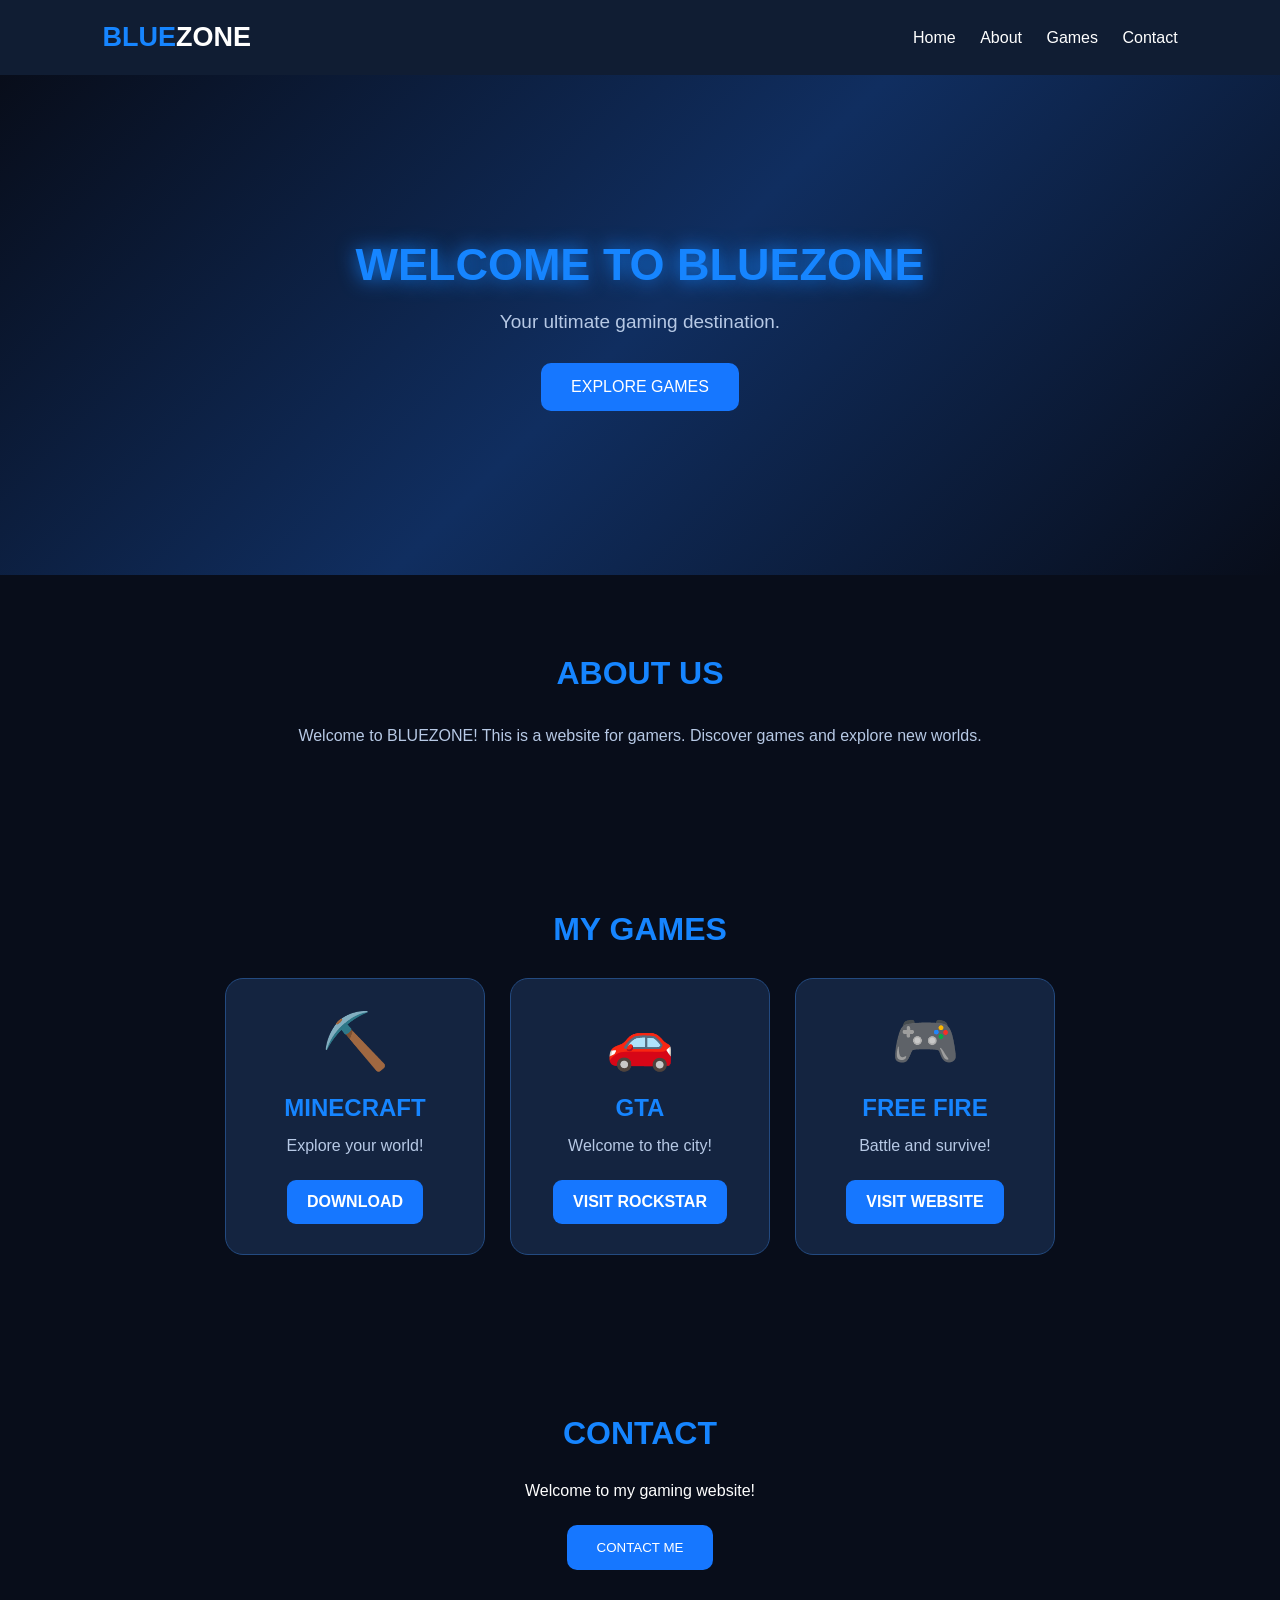
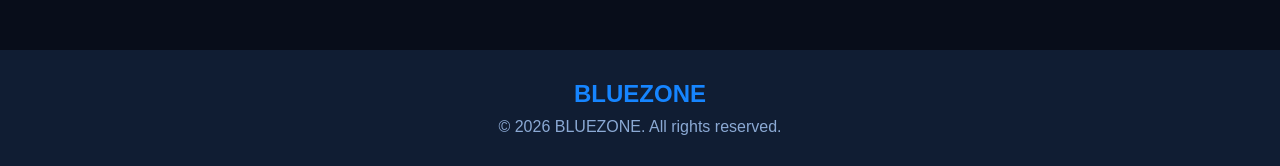
==== index.HTML @ 13ebcd9c "Initial commit" ====
<!DOCTYPE html>
<html lang="en">

<head>
    <meta charset="UTF-8">
    <meta name="viewport" content="width=device-width, initial-scale=1.0">

    <title>BLUEZONE - Gaming Website</title>

    <link rel="stylesheet" href="style.css">
</head>

<body>

    <!-- HEADER -->

    <header>
        <div class="logo">BLUE<span>ZONE</span></div>

        <nav>
            <a href="#home">Home</a>
            <a href="#about">About</a>
            <a href="#games">Games</a>
            <a href="#contact">Contact</a>
        </nav>
    </header>


    <!-- HOME -->

    <section id="home" class="hero">

        <div class="hero-content">

            <h1>WELCOME TO BLUEZONE</h1>

            <p>Your ultimate gaming destination.</p>

            <a href="#games" class="main-btn">
                EXPLORE GAMES
            </a>

        </div>

    </section>


    <!-- ABOUT -->

    <section id="about">

        <h1>ABOUT US</h1>

        <p class="about-text">
            Welcome to BLUEZONE!
            This is a website for gamers.
            Discover games and explore new worlds.
        </p>

    </section>


    <!-- GAMES -->

    <section id="games">

        <h1>MY GAMES</h1>

        <div class="games-container">

            <!-- MINECRAFT -->

            <div class="card">

                <div class="game-icon">⛏️</div>

                <h2>MINECRAFT</h2>

                <p>Explore your world!</p>

                <a href="downloads/TLauncher-Setup.exe"
                   download
                   class="game-btn">

                    DOWNLOAD

                </a>

            </div>


            <!-- GTA -->

            <div class="card">

                <div class="game-icon">🚗</div>

                <h2>GTA</h2>

                <p>Welcome to the city!</p>

                <a href="https://www.rockstargames.com/"
                   target="_blank"
                   rel="noopener noreferrer"
                   class="game-btn">

                    VISIT ROCKSTAR

                </a>

            </div>


            <!-- FREE FIRE -->

            <div class="card">

                <div class="game-icon">🎮</div>

                <h2>FREE FIRE</h2>

                <p>Battle and survive!</p>

                <a href="https://ff.garena.com/"
                   target="_blank"
                   rel="noopener noreferrer"
                   class="game-btn">

                    VISIT WEBSITE

                </a>

            </div>

        </div>

    </section>


    <!-- CONTACT -->

    <section id="contact">

        <h1>CONTACT</h1>

        <p>Welcome to my gaming website!</p>

        <button onclick="contactMessage()">
            CONTACT ME
        </button>

    </section>


    <!-- FOOTER -->

    <footer>

        <h2>BLUEZONE</h2>

        <p>© 2026 BLUEZONE. All rights reserved.</p>

    </footer>


    <script src="script.js"></script>

</body>
</html>
---- style.css ----
* {
    margin: 0;
    padding: 0;
    box-sizing: border-box;
    scroll-behavior: smooth;
}

body {
    background: #080d1a;
    color: white;
    font-family: Arial, sans-serif;
}

/* HEADER */

header {
    display: flex;
    justify-content: space-between;
    align-items: center;
    padding: 22px 8%;
    background: #101d33;
    position: sticky;
    top: 0;
    z-index: 100;
}

.logo {
    color: #1685ff;
    font-size: 27px;
    font-weight: bold;
}

.logo span {
    color: white;
}

nav a {
    color: white;
    text-decoration: none;
    margin-left: 20px;
    transition: 0.3s;
}

nav a:hover {
    color: #1685ff;
}

/* HERO */

.hero {
    min-height: 500px;
    display: flex;
    align-items: center;
    justify-content: center;
    text-align: center;

    background: linear-gradient(
        135deg,
        #080d1a,
        #102e60,
        #080d1a
    );
}

.hero h1 {
    color: #1685ff;
    font-size: 45px;
    margin-bottom: 20px;
    text-shadow: 0 0 20px #1685ff;
}

.hero p {
    color: #b7c9e5;
    font-size: 19px;
    margin-bottom: 30px;
}

.main-btn {
    display: inline-block;
    background: #1677ff;
    color: white;
    padding: 15px 30px;
    border-radius: 10px;
    text-decoration: none;
    transition: 0.3s;
}

.main-btn:hover {
    background: #0055cc;
    transform: scale(1.08);
}

/* SECTIONS */

section:not(.hero) {
    padding: 80px 8%;
    text-align: center;
}

section h1 {
    color: #1685ff;
    font-size: 32px;
    margin-bottom: 30px;
}

.about-text {
    color: #b7c9e5;
    line-height: 1.8;
}

/* GAME CARDS */

.games-container {
    display: flex;
    justify-content: center;
    flex-wrap: wrap;
    gap: 25px;
}

.card {
    background: #142440;
    width: 260px;
    padding: 30px 20px;
    border-radius: 18px;
    border: 1px solid #234a80;
    transition: 0.3s;
}

.card:hover {
    transform: translateY(-12px);
    box-shadow: 0 0 25px #1677ff;
    border-color: #1685ff;
}

.game-icon {
    font-size: 55px;
    margin-bottom: 20px;
}

.card h2 {
    color: #1685ff;
    margin-bottom: 15px;
}

.card p {
    color: #b7c9e5;
    margin-bottom: 25px;
}

/* BUTTONS */

.game-btn {
    display: inline-block;
    background: #1677ff;
    color: white;
    text-decoration: none;
    padding: 13px 20px;
    border-radius: 9px;
    font-weight: bold;
    transition: 0.3s;
}

.game-btn:hover {
    background: #0055cc;
    box-shadow: 0 0 15px #1685ff;
}

/* CONTACT */

#contact button {
    background: #1677ff;
    color: white;
    border: none;
    padding: 15px 30px;
    margin-top: 25px;
    border-radius: 10px;
    cursor: pointer;
    transition: 0.3s;
}

#contact button:hover {
    background: #0055cc;
}

/* FOOTER */

footer {
    background: #101d33;
    text-align: center;
    padding: 30px;
    color: #8ba9d4;
}

footer h2 {
    color: #1685ff;
    margin-bottom: 10px;
}

/* MOBILE */

@media (max-width: 650px) {

    header {
        flex-direction: column;
        gap: 20px;
    }

    nav a {
        margin: 0 6px;
        font-size: 13px;
    }

    .hero h1 {
        font-size: 30px;
    }

    .card {
        width: 100%;
        max-width: 320px;
    }
}
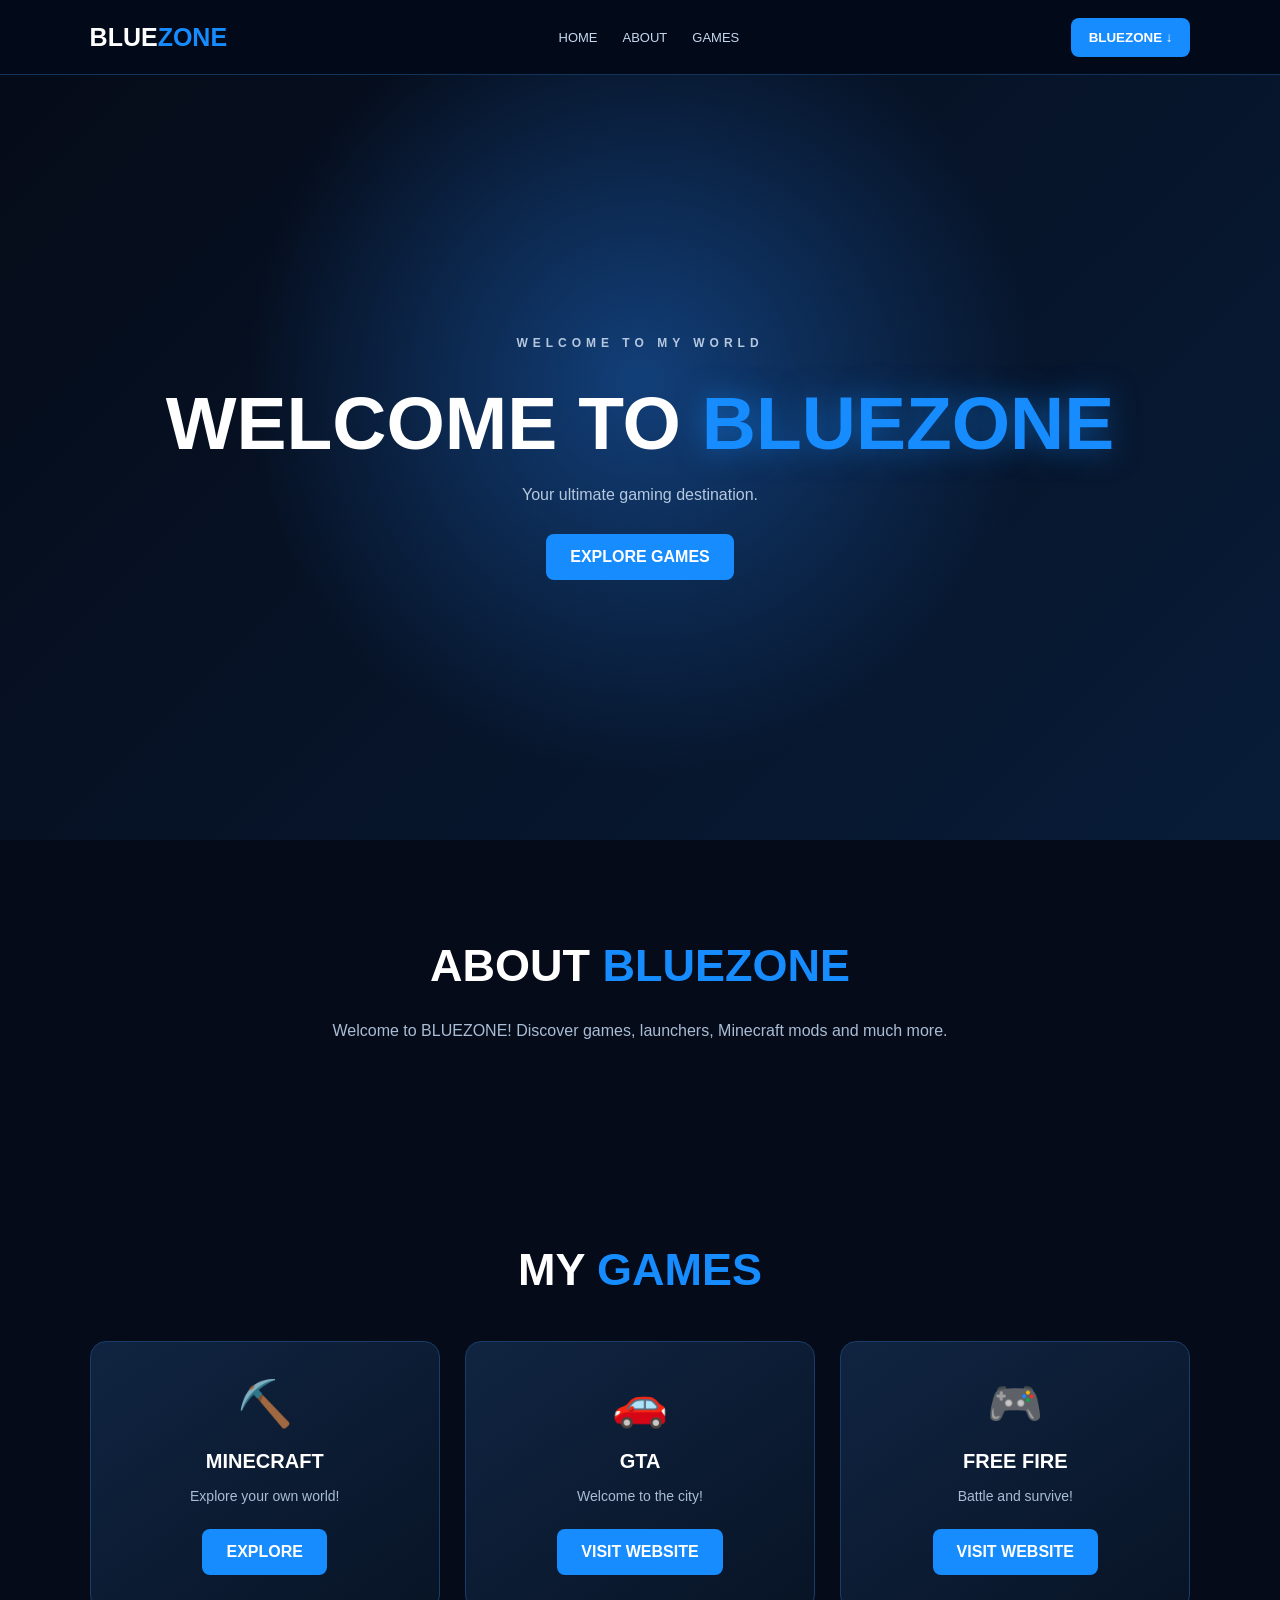
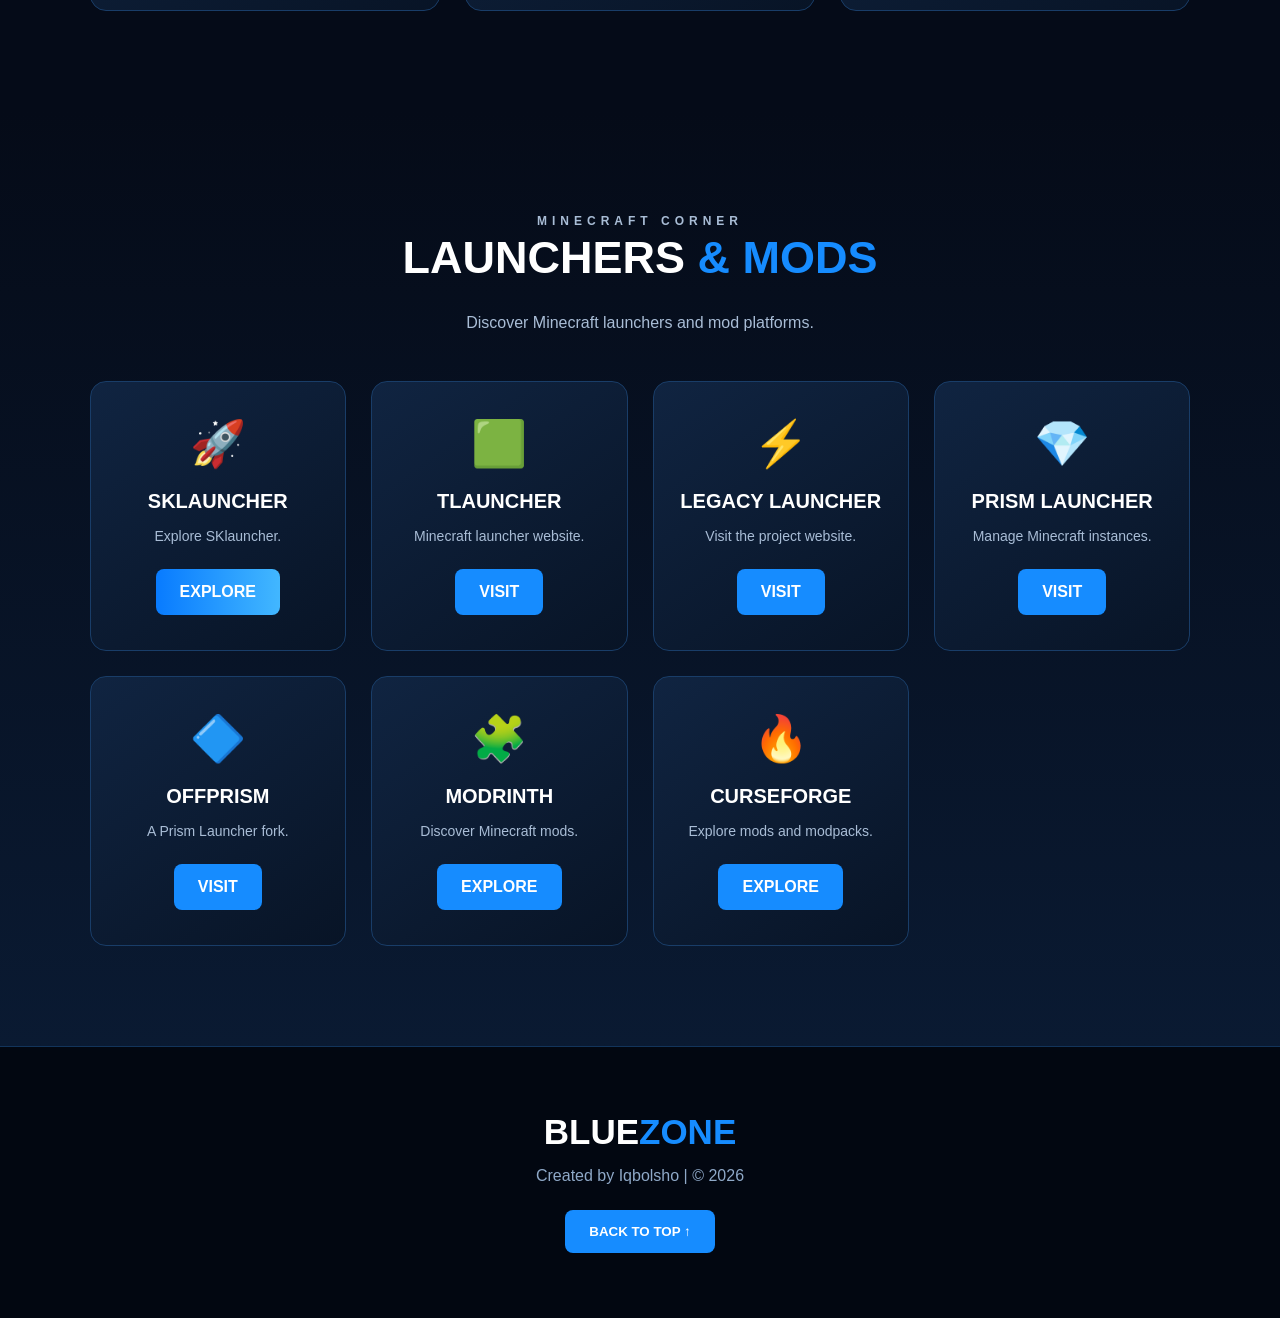
==== commit e1162090: "Upgrade BLUEZONE website" ====
--- a/index.HTML
+++ b/index.HTML
@@ -1,169 +1,196 @@
 <!DOCTYPE html>
 <html lang="en">
-
 <head>
     <meta charset="UTF-8">
     <meta name="viewport" content="width=device-width, initial-scale=1.0">
 
-    <title>BLUEZONE - Gaming Website</title>
+    <title>BLUEZONE | Gaming World by Iqbolsho</title>
 
+    <meta name="description" content="Welcome to BLUEZONE — your gaming world! Discover Minecraft, GTA, Free Fire, Minecraft launchers and mods.">
+    <meta name="author" content="Iqbolsho">
+    <meta name="robots" content="index, follow">
+
+    <meta property="og:title" content="BLUEZONE - Gaming World">
+    <meta property="og:description" content="Explore games, launchers and Minecraft mods!">
+    <meta property="og:type" content="website">
+    <meta property="og:url" content="https://iqbolsho.github.io/BLUEZONE/">
+
+    <link rel="canonical" href="https://iqbolsho.github.io/BLUEZONE/">
     <link rel="stylesheet" href="style.css">
 </head>
 
 <body>
 
-    <!-- HEADER -->
+<header>
+    <a href="#home" class="logo">BLUE<span>ZONE</span></a>
 
-    <header>
-        <div class="logo">BLUE<span>ZONE</span></div>
+    <nav>
+        <a href="#home">HOME</a>
+        <a href="#about">ABOUT</a>
+        <a href="#games">GAMES</a>
+    </nav>
 
-        <nav>
-            <a href="#home">Home</a>
-            <a href="#about">About</a>
-            <a href="#games">Games</a>
-            <a href="#contact">Contact</a>
-        </nav>
-    </header>
+    <button class="top-button" id="bottomButton">
+        BLUEZONE ↓
+    </button>
+</header>
 
+<section id="home" class="hero">
+    <div class="hero-content reveal">
+        <p class="small-title">WELCOME TO MY WORLD</p>
+        <h1>WELCOME TO <span>BLUEZONE</span></h1>
+        <p>Your ultimate gaming destination.</p>
+        <a href="#games" class="main-btn">EXPLORE GAMES</a>
+    </div>
+</section>
 
-    <!-- HOME -->
+<section id="about" class="section reveal">
+    <h2>ABOUT <span>BLUEZONE</span></h2>
+    <p>
+        Welcome to BLUEZONE! Discover games, launchers,
+        Minecraft mods and much more.
+    </p>
+</section>
 
-    <section id="home" class="hero">
+<section id="games" class="section">
+    <h2 class="reveal">MY <span>GAMES</span></h2>
 
-        <div class="hero-content">
+    <div class="cards">
 
-            <h1>WELCOME TO BLUEZONE</h1>
-
-            <p>Your ultimate gaming destination.</p>
-
-            <a href="#games" class="main-btn">
-                EXPLORE GAMES
-            </a>
-
+        <div class="card reveal">
+            <div class="game-icon">⛏️</div>
+            <h3>MINECRAFT</h3>
+            <p>Explore your own world!</p>
+            <a href="#launchers" class="game-btn">EXPLORE</a>
         </div>
 
-    </section>
-
-
-    <!-- ABOUT -->
-
-    <section id="about">
-
-        <h1>ABOUT US</h1>
-
-        <p class="about-text">
-            Welcome to BLUEZONE!
-            This is a website for gamers.
-            Discover games and explore new worlds.
-        </p>
-
-    </section>
-
-
-    <!-- GAMES -->
-
-    <section id="games">
-
-        <h1>MY GAMES</h1>
-
-        <div class="games-container">
-
-            <!-- MINECRAFT -->
-
-            <div class="card">
-
-                <div class="game-icon">⛏️</div>
-
-                <h2>MINECRAFT</h2>
-
-                <p>Explore your world!</p>
-
-                <a href="downloads/TLauncher-Setup.exe"
-                   download
-                   class="game-btn">
-
-                    DOWNLOAD
-
-                </a>
-
-            </div>
-
-
-            <!-- GTA -->
-
-            <div class="card">
-
-                <div class="game-icon">🚗</div>
-
-                <h2>GTA</h2>
-
-                <p>Welcome to the city!</p>
-
-                <a href="https://www.rockstargames.com/"
-                   target="_blank"
-                   rel="noopener noreferrer"
-                   class="game-btn">
-
-                    VISIT ROCKSTAR
-
-                </a>
-
-            </div>
-
-
-            <!-- FREE FIRE -->
-
-            <div class="card">
-
-                <div class="game-icon">🎮</div>
-
-                <h2>FREE FIRE</h2>
-
-                <p>Battle and survive!</p>
-
-                <a href="https://ff.garena.com/"
-                   target="_blank"
-                   rel="noopener noreferrer"
-                   class="game-btn">
-
-                    VISIT WEBSITE
-
-                </a>
-
-            </div>
-
+        <div class="card reveal">
+            <div class="game-icon">🚗</div>
+            <h3>GTA</h3>
+            <p>Welcome to the city!</p>
+            <a href="https://www.rockstargames.com/"
+               target="_blank" rel="noopener noreferrer"
+               class="game-btn">VISIT WEBSITE</a>
         </div>
 
-    </section>
+        <div class="card reveal">
+            <div class="game-icon">🎮</div>
+            <h3>FREE FIRE</h3>
+            <p>Battle and survive!</p>
+            <a href="https://ff.garena.com/"
+               target="_blank" rel="noopener noreferrer"
+               class="game-btn">VISIT WEBSITE</a>
+        </div>
 
+    </div>
+</section>
 
-    <!-- CONTACT -->
+<section id="launchers" class="section launchers-section">
 
-    <section id="contact">
+    <p class="small-title reveal">MINECRAFT CORNER</p>
+    <h2 class="reveal">LAUNCHERS <span>& MODS</span></h2>
 
-        <h1>CONTACT</h1>
+    <p class="section-description reveal">
+        Discover Minecraft launchers and mod platforms.
+    </p>
 
-        <p>Welcome to my gaming website!</p>
+    <div class="cards">
 
-        <button onclick="contactMessage()">
-            CONTACT ME
+        <div class="card launcher-card reveal">
+            <div class="game-icon">🚀</div>
+            <h3>SKLAUNCHER</h3>
+            <p>Explore SKlauncher.</p>
+            <a href="https://skmedix.pl/"
+               class="game-btn sk-button"
+               id="skButton">EXPLORE</a>
+        </div>
+
+        <div class="card launcher-card reveal">
+            <div class="game-icon">🟩</div>
+            <h3>TLAUNCHER</h3>
+            <p>Minecraft launcher website.</p>
+            <a href="https://tlauncher.org/"
+               target="_blank" rel="noopener noreferrer"
+               class="game-btn">VISIT</a>
+        </div>
+
+        <div class="card launcher-card reveal">
+            <div class="game-icon">⚡</div>
+            <h3>LEGACY LAUNCHER</h3>
+            <p>Visit the project website.</p>
+            <a href="https://llaun.ch/en"
+               target="_blank" rel="noopener noreferrer"
+               class="game-btn">VISIT</a>
+        </div>
+
+        <div class="card launcher-card reveal">
+            <div class="game-icon">💎</div>
+            <h3>PRISM LAUNCHER</h3>
+            <p>Manage Minecraft instances.</p>
+            <a href="https://prismlauncher.org/"
+               target="_blank" rel="noopener noreferrer"
+               class="game-btn">VISIT</a>
+        </div>
+
+        <div class="card launcher-card reveal">
+            <div class="game-icon">🔷</div>
+            <h3>OFFPRISM</h3>
+            <p>A Prism Launcher fork.</p>
+            <a href="https://github.com/offprism/launcher"
+               target="_blank" rel="noopener noreferrer"
+               class="game-btn">VISIT</a>
+        </div>
+
+        <div class="card launcher-card reveal">
+            <div class="game-icon">🧩</div>
+            <h3>MODRINTH</h3>
+            <p>Discover Minecraft mods.</p>
+            <a href="https://modrinth.com/"
+               target="_blank" rel="noopener noreferrer"
+               class="game-btn">EXPLORE</a>
+        </div>
+
+        <div class="card launcher-card reveal">
+            <div class="game-icon">🔥</div>
+            <h3>CURSEFORGE</h3>
+            <p>Explore mods and modpacks.</p>
+            <a href="https://www.curseforge.com/minecraft"
+               target="_blank" rel="noopener noreferrer"
+               class="game-btn">EXPLORE</a>
+        </div>
+
+    </div>
+</section>
+
+<footer id="footer">
+    <h2>BLUE<span>ZONE</span></h2>
+    <p>Created by Iqbolsho | © 2026</p>
+    <button id="topButton" class="game-btn">BACK TO TOP ↑</button>
+</footer>
+
+<!-- SKLAUNCHER FULLSCREEN MESSAGE -->
+
+<div class="sk-overlay" id="skOverlay">
+    <div class="sk-message">
+        <p class="small-title">A MESSAGE FROM BLUEZONE</p>
+
+        <h1>
+            DO YOU PLAY<br>
+            <span>MINECRAFT</span><br>
+            WITH ME?
+        </h1>
+
+        <a href="https://skmedix.pl/"
+           target="_blank" rel="noopener noreferrer"
+           class="main-btn">YES, LET'S GO!</a>
+
+        <button id="closeOverlay" class="close-button">
+            CLOSE
         </button>
+    </div>
+</div>
 
-    </section>
-
-
-    <!-- FOOTER -->
-
-    <footer>
-
-        <h2>BLUEZONE</h2>
-
-        <p>© 2026 BLUEZONE. All rights reserved.</p>
-
-    </footer>
-
-
-    <script src="script.js"></script>
+<script src="script.js"></script>
 
 </body>
 </html>
--- a/style.css
+++ b/style.css
@@ -2,220 +2,318 @@
     margin: 0;
     padding: 0;
     box-sizing: border-box;
+}
+
+html {
     scroll-behavior: smooth;
 }
 
 body {
-    background: #080d1a;
+    background: #050b18;
     color: white;
     font-family: Arial, sans-serif;
-}
-
-/* HEADER */
+    overflow-x: hidden;
+}
+
+:root {
+    --blue: #168cff;
+    --light-blue: #60b7ff;
+}
 
 header {
-    display: flex;
-    justify-content: space-between;
-    align-items: center;
-    padding: 22px 8%;
-    background: #101d33;
     position: sticky;
     top: 0;
     z-index: 100;
+    width: 100%;
+    min-height: 75px;
+    padding: 15px 7%;
+    background: rgba(3, 10, 25, 0.94);
+    backdrop-filter: blur(15px);
+    display: flex;
+    align-items: center;
+    justify-content: space-between;
+    border-bottom: 1px solid #12345b;
 }
 
 .logo {
-    color: #1685ff;
-    font-size: 27px;
+    font-size: 25px;
+    font-weight: 900;
+    color: white;
+    text-decoration: none;
+}
+
+.logo span,
+h2 span,
+footer span {
+    color: var(--blue);
+}
+
+nav {
+    display: flex;
+    gap: 25px;
+}
+
+nav a {
+    color: #c5d8ef;
+    text-decoration: none;
+    font-size: 13px;
+    transition: 0.3s;
+}
+
+nav a:hover {
+    color: var(--light-blue);
+}
+
+button,
+a {
+    cursor: pointer;
+}
+
+.top-button {
+    background: var(--blue);
+    border: none;
+    color: white;
+    padding: 12px 18px;
+    border-radius: 8px;
     font-weight: bold;
-}
-
-.logo span {
-    color: white;
-}
-
-nav a {
-    color: white;
-    text-decoration: none;
-    margin-left: 20px;
     transition: 0.3s;
 }
 
-nav a:hover {
-    color: #1685ff;
-}
-
-/* HERO */
+.top-button:hover,
+.game-btn:hover,
+.main-btn:hover {
+    transform: translateY(-4px);
+    box-shadow: 0 0 25px #168cff88;
+}
 
 .hero {
-    min-height: 500px;
+    min-height: 85vh;
     display: flex;
     align-items: center;
     justify-content: center;
     text-align: center;
-
-    background: linear-gradient(
-        135deg,
-        #080d1a,
-        #102e60,
-        #080d1a
-    );
+    padding: 40px 20px;
+    background:
+        radial-gradient(circle at 50% 40%, #123f79 0%, transparent 50%),
+        linear-gradient(135deg, #050b18, #081c38);
 }
 
 .hero h1 {
-    color: #1685ff;
+    font-size: clamp(35px, 7vw, 75px);
+    margin: 20px 0;
+    font-weight: 900;
+}
+
+.hero h1 span {
+    color: var(--blue);
+    text-shadow: 0 0 30px #168cff88;
+}
+
+.hero p {
+    color: #b5c8df;
+    margin-bottom: 30px;
+}
+
+.small-title {
+    color: var(--light-blue);
+    letter-spacing: 5px;
+    font-size: 12px;
+    font-weight: bold;
+}
+
+.main-btn,
+.game-btn {
+    display: inline-block;
+    text-decoration: none;
+    border: none;
+    background: var(--blue);
+    color: white;
+    padding: 14px 24px;
+    border-radius: 8px;
+    font-weight: bold;
+    transition: 0.3s;
+}
+
+.section {
+    padding: 100px 7%;
+    text-align: center;
+}
+
+.section h2 {
+    font-size: clamp(28px, 5vw, 45px);
+    margin-bottom: 25px;
+}
+
+.section > p {
+    color: #a9bdd6;
+    line-height: 1.7;
+}
+
+.section-description {
+    margin-bottom: 45px;
+}
+
+.cards {
+    display: grid;
+    grid-template-columns: repeat(auto-fit, minmax(220px, 1fr));
+    gap: 25px;
+    margin-top: 45px;
+}
+
+.card {
+    background: linear-gradient(145deg, #102441, #081426);
+    border: 1px solid #193d68;
+    border-radius: 16px;
+    padding: 35px 20px;
+    transition: 0.35s;
+}
+
+.card:hover {
+    transform: translateY(-10px) scale(1.02);
+    border-color: var(--blue);
+    box-shadow: 0 15px 35px #006eff22;
+}
+
+.game-icon {
     font-size: 45px;
     margin-bottom: 20px;
-    text-shadow: 0 0 20px #1685ff;
-}
-
-.hero p {
-    color: #b7c9e5;
-    font-size: 19px;
-    margin-bottom: 30px;
-}
-
-.main-btn {
-    display: inline-block;
-    background: #1677ff;
-    color: white;
-    padding: 15px 30px;
-    border-radius: 10px;
-    text-decoration: none;
-    transition: 0.3s;
-}
-
-.main-btn:hover {
-    background: #0055cc;
-    transform: scale(1.08);
-}
-
-/* SECTIONS */
-
-section:not(.hero) {
-    padding: 80px 8%;
+}
+
+.card h3 {
+    margin-bottom: 15px;
+    font-size: 20px;
+}
+
+.card p {
+    color: #a9bdd6;
+    margin-bottom: 25px;
+    font-size: 14px;
+}
+
+.launchers-section {
+    background: linear-gradient(180deg, #050b18, #0a1a32);
+}
+
+.launcher-card {
+    min-height: 240px;
+}
+
+.sk-button {
+    background: linear-gradient(90deg, #087bff, #42b7ff);
+}
+
+footer {
+    padding: 65px 20px;
     text-align: center;
-}
-
-section h1 {
-    color: #1685ff;
-    font-size: 32px;
-    margin-bottom: 30px;
-}
-
-.about-text {
-    color: #b7c9e5;
-    line-height: 1.8;
-}
-
-/* GAME CARDS */
-
-.games-container {
+    background: #020711;
+    border-top: 1px solid #12345b;
+}
+
+footer h2 {
+    font-size: 35px;
+    margin-bottom: 15px;
+}
+
+footer p {
+    color: #8fa9c8;
+    margin-bottom: 25px;
+}
+
+/* REVEAL ANIMATIONS */
+
+body.js-ready .reveal {
+    opacity: 0;
+    transform: translateY(35px);
+    transition: opacity 0.8s ease, transform 0.8s ease;
+}
+
+body.js-ready .reveal.visible {
+    opacity: 1;
+    transform: translateY(0);
+}
+
+/* SKLAUNCHER FULLSCREEN */
+
+.sk-overlay {
+    position: fixed;
+    inset: 0;
+    z-index: 9999;
+    background:
+        radial-gradient(circle, #123f79, #030916 75%);
     display: flex;
     justify-content: center;
-    flex-wrap: wrap;
-    gap: 25px;
-}
-
-.card {
-    background: #142440;
-    width: 260px;
-    padding: 30px 20px;
-    border-radius: 18px;
-    border: 1px solid #234a80;
-    transition: 0.3s;
-}
-
-.card:hover {
-    transform: translateY(-12px);
-    box-shadow: 0 0 25px #1677ff;
-    border-color: #1685ff;
-}
-
-.game-icon {
-    font-size: 55px;
-    margin-bottom: 20px;
-}
-
-.card h2 {
-    color: #1685ff;
-    margin-bottom: 15px;
-}
-
-.card p {
-    color: #b7c9e5;
-    margin-bottom: 25px;
-}
-
-/* BUTTONS */
-
-.game-btn {
-    display: inline-block;
-    background: #1677ff;
-    color: white;
-    text-decoration: none;
-    padding: 13px 20px;
-    border-radius: 9px;
-    font-weight: bold;
-    transition: 0.3s;
-}
-
-.game-btn:hover {
-    background: #0055cc;
-    box-shadow: 0 0 15px #1685ff;
-}
-
-/* CONTACT */
-
-#contact button {
-    background: #1677ff;
-    color: white;
-    border: none;
-    padding: 15px 30px;
-    margin-top: 25px;
-    border-radius: 10px;
-    cursor: pointer;
-    transition: 0.3s;
-}
-
-#contact button:hover {
-    background: #0055cc;
-}
-
-/* FOOTER */
-
-footer {
-    background: #101d33;
+    align-items: center;
     text-align: center;
-    padding: 30px;
-    color: #8ba9d4;
-}
-
-footer h2 {
-    color: #1685ff;
-    margin-bottom: 10px;
-}
-
-/* MOBILE */
+    padding: 25px;
+    opacity: 0;
+    visibility: hidden;
+    transition: 0.5s;
+}
+
+.sk-overlay.active {
+    opacity: 1;
+    visibility: visible;
+}
+
+.sk-message {
+    transform: scale(0.7);
+    transition: 0.5s;
+}
+
+.sk-overlay.active .sk-message {
+    transform: scale(1);
+}
+
+.sk-message h1 {
+    font-size: clamp(35px, 8vw, 75px);
+    line-height: 1.25;
+    margin: 30px 0;
+}
+
+.sk-message h1 span {
+    color: var(--light-blue);
+    text-shadow: 0 0 30px #168cff;
+}
+
+.close-button {
+    display: block;
+    margin: 25px auto 0;
+    background: transparent;
+    border: 1px solid #6089b8;
+    color: white;
+    padding: 12px 25px;
+    border-radius: 8px;
+}
+
+.close-button:hover {
+    background: #18365b;
+}
 
 @media (max-width: 650px) {
-
     header {
-        flex-direction: column;
-        gap: 20px;
+        padding: 15px 4%;
+        flex-wrap: wrap;
+        gap: 15px;
+    }
+
+    nav {
+        gap: 12px;
     }
 
     nav a {
-        margin: 0 6px;
-        font-size: 13px;
-    }
-
-    .hero h1 {
-        font-size: 30px;
-    }
-
-    .card {
-        width: 100%;
-        max-width: 320px;
+        font-size: 11px;
+    }
+
+    .logo {
+        font-size: 20px;
+    }
+
+    .top-button {
+        padding: 10px;
+        font-size: 11px;
+    }
+
+    .section {
+        padding: 70px 5%;
     }
 }
